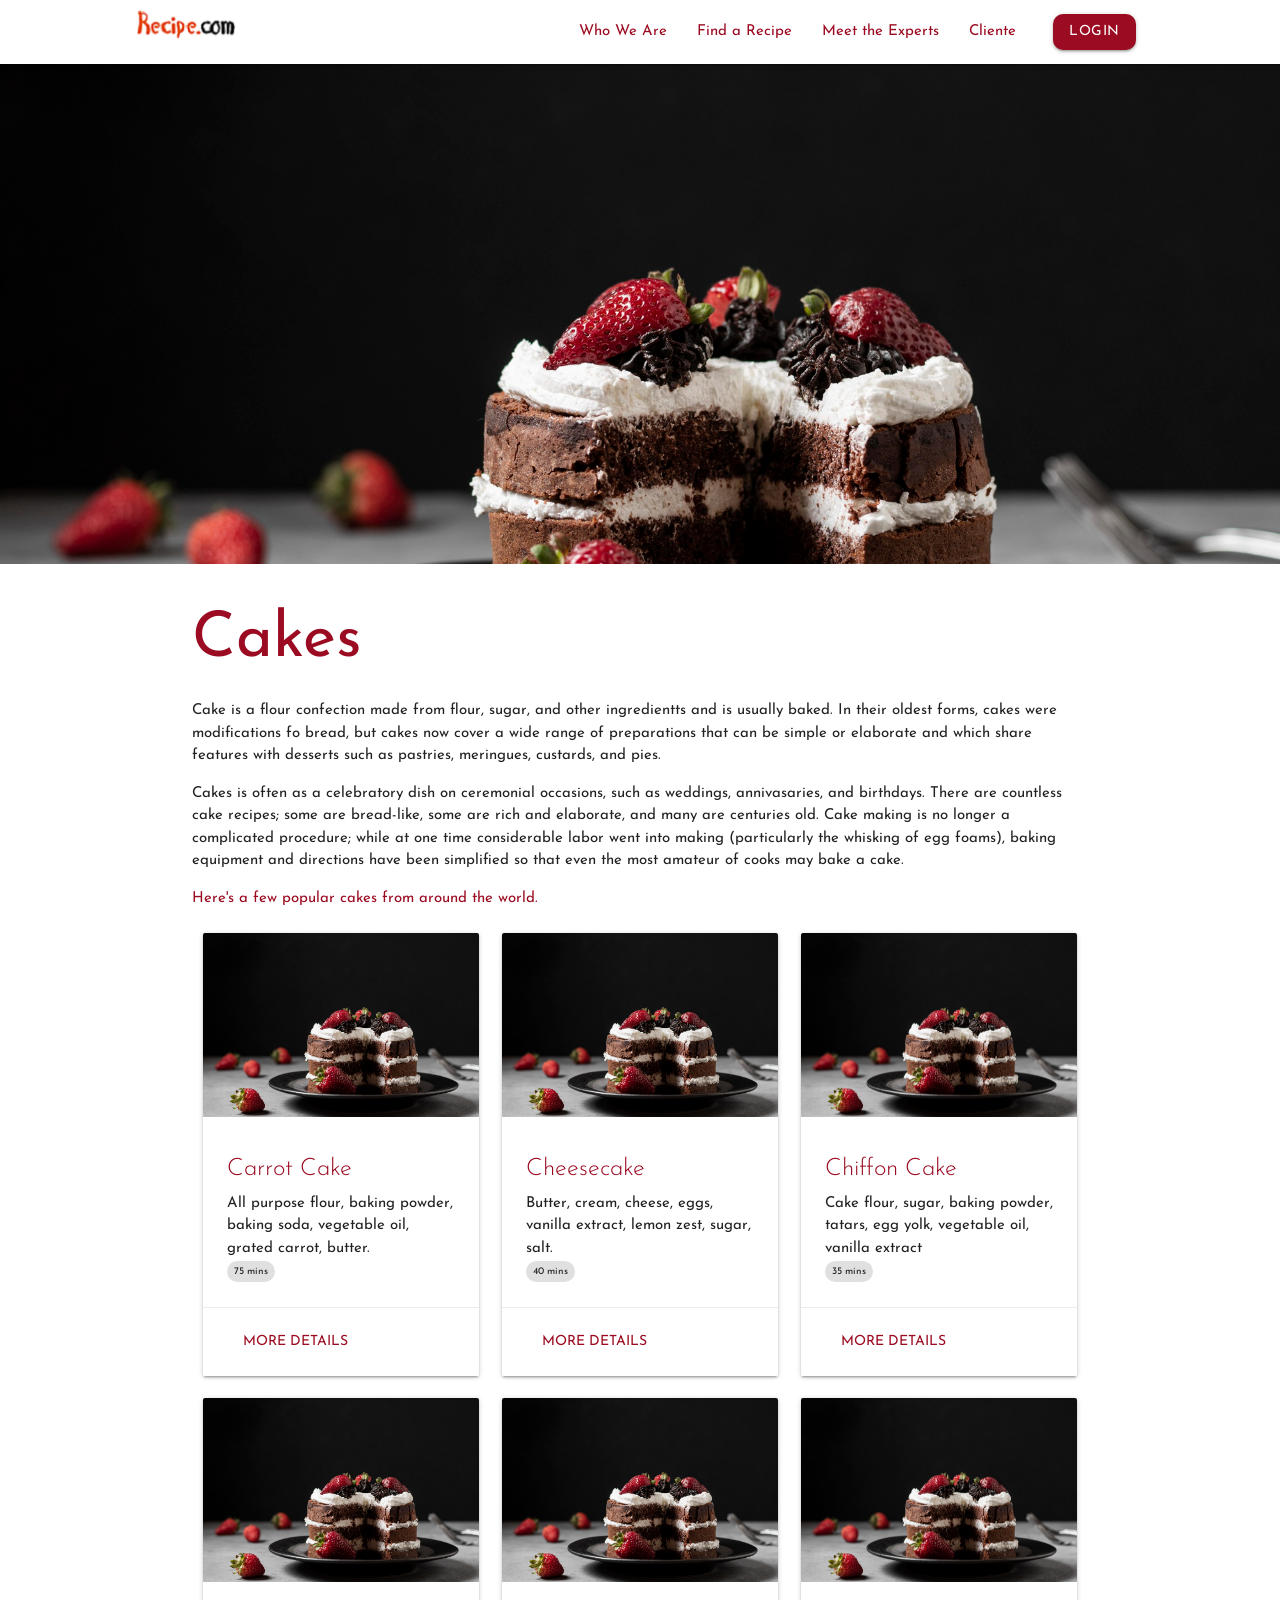
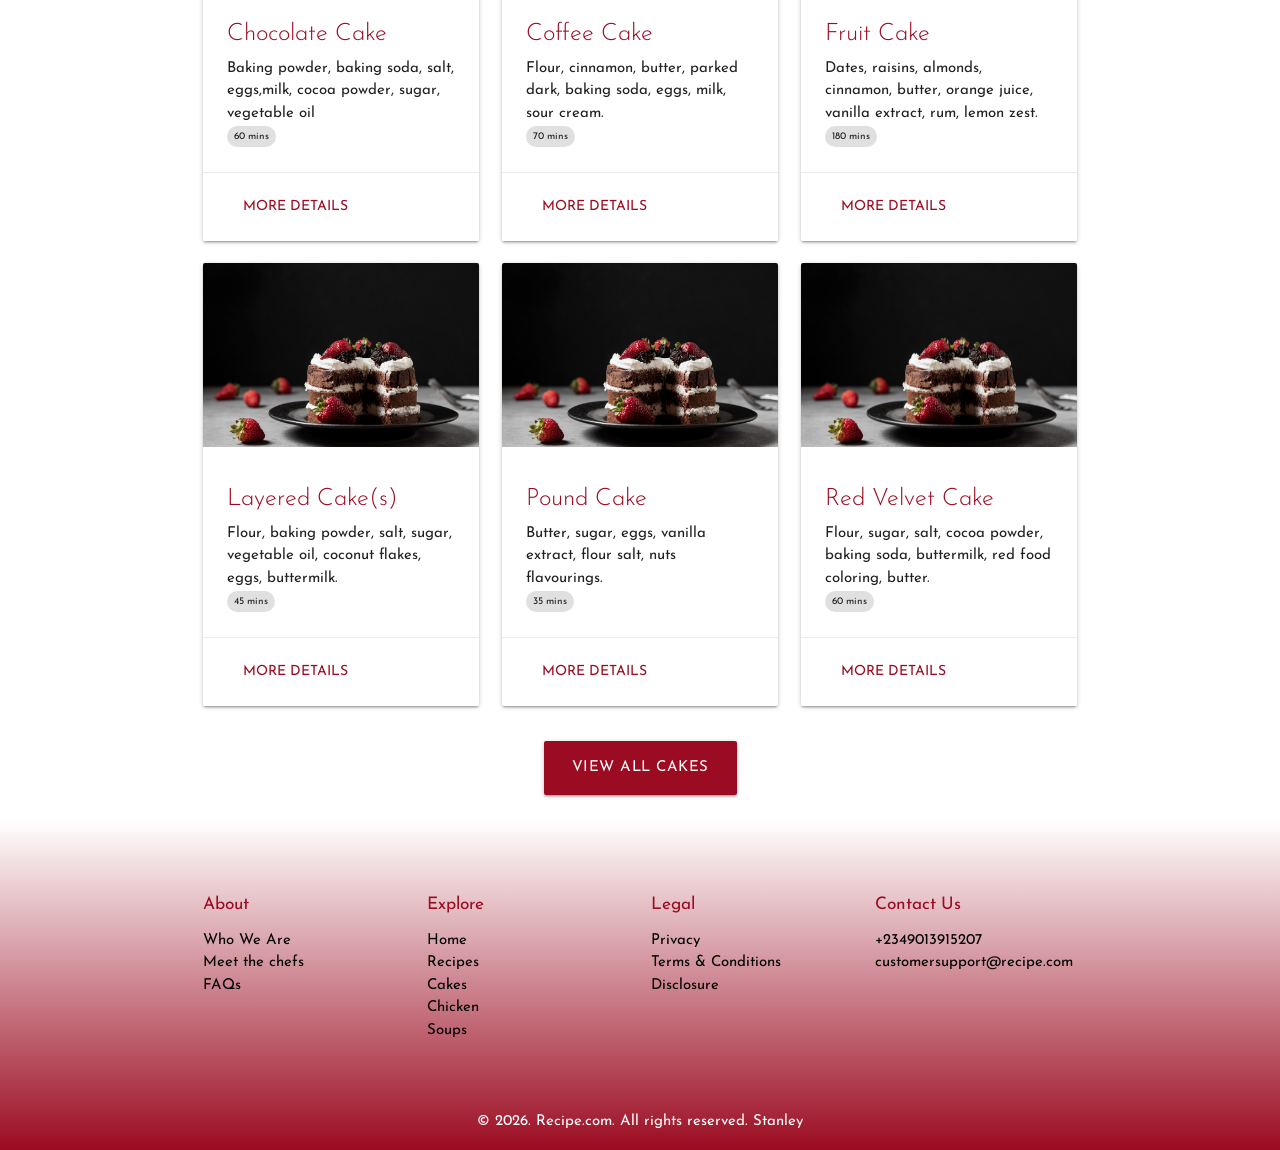
==== all-recipes-cakes.html @ 63fd5be4 "Activated essential links." ====
<!DOCTYPE html>
<html lang="en">
<head>
    <meta charset="UTF-8">
    <meta name="viewport" content="width=device-width, initial-scale=1.0">
    <meta name="description" content="A food recipe website. On this website you will find different recipes: chicken recipe, foods recipe, soups recipe, cakes recipe">
    <meta name="author" content="Stanley">
    <meta name="keywords" content="recipe food-recipe food-website all-recipes all-food-recipes stanley-all-food-recipes recipe-website my-recipe myrecipe food-recipe-website">

    <!-- Custom fonts -->
    <link rel="preconnect" href="https://fonts.googleapis.com">
    <link rel="preconnect" href="https://fonts.gstatic.com" crossorigin>
    <link href="https://fonts.googleapis.com/css2?family=Josefin+Sans:ital,wght@0,100..700;1,100..700&display=swap" rel="stylesheet">

    <!--CSS Framework -->
    <link rel="stylesheet" href="css/materialize.css">
    <!-- Vanilla CSS -->
    <link rel="stylesheet" href="css/style.css">

    <!--Materialize Icons-->
    <link href="https://fonts.googleapis.com/icon?family=Material+Icons" rel="stylesheet">

    <!-- Favicons & shortcut -->
    <link rel="shortcut icon" href="images/icons_and_logos/rcon.png" type="image/x-icon">

    <title>All Food Recipes</title>
</head>
<body>
    <!-- Header -->
    <header>
        <!-- Nav bar -->
        <div class="navbar-fixed">
            <nav class="white ">
                <a href="#sidenav" class="sidenav-trigger left hide-on-large-only">
                    <i class="material-icons black-text">menu</i>
                </a>

                <a href="#">
                    <img src="images/logo.png" alt="Recipe.com" class="responsive-img brand-logo hide-on-large-only">
                </a>
                
                <div class="container hide-on-med-and-down">
                    <div class="row">
                        <div class="col pull-l1">
                            <a href="#">
                                <img src="images/logo.png" alt="Recipe.com" class="responsive-img">
                            </a>
                        </div>
                        <div class="col push-l3">
                            <ul class="">
                                <li><a href="" class="cake-color-text">Who We Are</a></li>
                                <li><a href="" class="cake-color-text">Find a Recipe</a></li>
                                <li><a href="" class="cake-color-text">Meet the Experts</a></li>
                                <li><a href="" class="cake-color-text">Cliente</a></li>
                            </ul>
                        </div>
                        <div class="col push-l3">
                            <div class="right">
                                <a href="#" class="btn login-btn cake-color"><span>LOGIN</span></a>
                            </div>
                        </div>
                    </div>
                </div>
            </nav>
        </div>

        <!-- Mobile sidenav -->
        <ul class="sidenav" id="sidenav">
            <li><a href="" class="cake-color-text">Who We Are</a></li>
            <li><a href="#hero-section" class="cake-color-text">Find a Recipe</a></li>
            <li><a href="" class="cake-color-text">Meet the Experts</a></li>
            <li><a href="" class="cake-color-text">Cliente</a></li>
            <li>
                <a href="#" class="btn login-btn cake-color"><span>LOGIN</span></a>
            </li>
        </ul>
        
        <!-- Parallax containing picture of a cake -->
        <div class="parallax-container hide-on-small-and-down">
            <div class="parallax">
                <img src="images/cake-main.jpg" alt="A Cake." class="responsive-img">
            </div>

            <!-- Sliding Text Container -->
            <div class="text-overlay">
                <!-- <div class="slide-in-text white-text">
                    <h3>Cakes</h3>
                    <p class="">Here's our small slogan.</p>
                </div> -->
            </div>
        </div>
        <!-- Image to replace parallax on small screens -->
        <div class="hide-on-med-and-up">
            <img src="images/cake-main.jpg" alt="A Cake." class="responsive-img">
        </div>
        <!-- Sliding Text Container -->
        <div class="text-overlay hide-on-med-and-up">
            <div class="slide-in-text white-text">
                <!-- <h3>Cakes</h3>
                <p class="">Here's our small slogan.</p> -->
            </div>
        </div>
    </header>

    <main class="container" id="cakes">
        <h1 class="cake-color-text hide-on-small-and-down">Cakes</h1>
        <h4 class="cake-color-text hide-on-med-and-up">Cakes</h4>
        <p>Cake is a flour confection made from flour, sugar, and other ingredientts and is usually baked. In their oldest forms, cakes were modifications fo bread, but cakes now cover a wide range of preparations that can be simple or elaborate and which share features with desserts such as pastries, meringues, custards, and pies.</p>
        <p>Cakes is often as a celebratory dish on ceremonial occasions, such as weddings, annivasaries, and birthdays. There are countless cake recipes; some are bread-like, some are rich and elaborate, and many are centuries old. Cake making is no longer a complicated procedure; while at one time considerable labor went into making (particularly the whisking of egg foams), baking equipment and directions have been simplified so that even the most amateur of cooks may bake a cake.</p>
        <p class="cake-color-text">Here's a few popular cakes from around the world.</p>

        <div class="row">
            <div class="col s12 m6 l4">
                <div class="card hoverable">
                    <div class="card-image">
                        <img src="images/cake-main.jpg" alt="" class="responsive-img materialboxed">
                    </div>
                    <div class="card-content">
                        <h6 class="card-title cake-color-text">Carrot Cake</h6>
                        <p>All purpose flour, baking powder, baking soda, vegetable oil, grated carrot, butter.</p>
                        <span class="duration grey lighten-2">75 mins</span>
                    </div>
                    <div class="card-action">
                        <a href="carrot+cake+recipes" class="btn-flat white cake-color-text">More Details</a>
                    </div>
                </div>
            </div>
            <div class="col s12 m6 l4">
                <div class="card hoverable">
                    <div class="card-image">
                        <img src="images/cake-main.jpg" alt="" class="responsive-img materialboxed">
                    </div>
                    <div class="card-content">
                        <h6 class="card-title cake-color-text">Cheesecake</h6>
                        <p>Butter, cream, cheese, eggs, <br> vanilla extract, lemon zest, sugar, salt.</p>
                        <span class="duration grey lighten-2">40 mins</span>
                    </div>
                    <div class="card-action">
                        <a href="" class="btn-flat white cake-color-text">More Details</a>
                    </div>
                </div>
            </div>
            <div class="col s12 m6 l4">
                <div class="card hoverable">
                    <div class="card-image">
                        <img src="images/cake-main.jpg" alt="" class="responsive-img materialboxed">
                    </div>
                    <div class="card-content">
                        <h6 class="card-title cake-color-text">Chiffon Cake</h6>
                        <p>Cake flour, sugar, baking powder, tatars, egg yolk, vegetable oil, vanilla extract</p>
                        <span class="duration grey lighten-2">35 mins</span>
                    </div>
                    <div class="card-action">
                        <a href="" class="btn-flat white cake-color-text">More Details</a>
                    </div>
                </div>
            </div>
            <div class="col s12 m6 l4">
                <div class="card hoverable">
                    <div class="card-image">
                        <img src="images/cake-main.jpg" alt="" class="responsive-img materialboxed">
                    </div>
                    <div class="card-content">
                        <h6 class="card-title cake-color-text">Chocolate Cake</h6>
                        <p>Baking powder, baking soda, salt, eggs,milk, cocoa powder, sugar, vegetable oil</p>
                        <span class="duration grey lighten-2">60 mins</span>
                    </div>
                    <div class="card-action">
                        <a href="" class="btn-flat white cake-color-text">More Details</a>
                    </div>
                </div>
            </div>
            <div class="col s12 m6 l4">
                <div class="card hoverable">
                    <div class="card-image">
                        <img src="images/cake-main.jpg" alt="" class="responsive-img materialboxed">
                    </div>
                    <div class="card-content">
                        <h6 class="card-title cake-color-text">Coffee Cake</h6>
                        <p>Flour, cinnamon, butter, parked <br> dark, baking soda, eggs, milk, sour cream.</p>
                        <span class="duration grey lighten-2">70 mins</span>
                    </div>
                    <div class="card-action">
                        <a href="" class="btn-flat white cake-color-text">More Details</a>
                    </div>
                </div>
            </div>
            <div class="col s12 m6 l4">
                <div class="card hoverable">
                    <div class="card-image">
                        <img src="images/cake-main.jpg" alt="" class="responsive-img materialboxed">
                    </div>
                    <div class="card-content">
                        <h6 class="card-title cake-color-text">Fruit Cake</h6>
                        <p>Dates, raisins, almonds, cinnamon, butter, orange juice, vanilla extract, rum, lemon zest.</p>
                        <span class="duration grey lighten-2">180 mins</span>
                    </div>
                    <div class="card-action">
                        <a href="" class="btn-flat white cake-color-text">More Details</a>
                    </div>
                </div>
            </div>
            <div class="col s12 m6 l4">
                <div class="card hoverable">
                    <div class="card-image">
                        <img src="images/cake-main.jpg" alt="" class="responsive-img materialboxed">
                    </div>
                    <div class="card-content">
                        <h6 class="card-title cake-color-text">Layered Cake(s)</h6>
                        <p>Flour, baking powder, salt, sugar, vegetable oil, coconut flakes, eggs, buttermilk.</p>
                        <span class="duration grey lighten-2">45 mins</span>
                    </div>
                    <div class="card-action">
                        <a href="" class="btn-flat white cake-color-text">More Details</a>
                    </div>
                </div>
            </div>
            <div class="col s12 m6 l4">
                <div class="card hoverable">
                    <div class="card-image">
                        <img src="images/cake-main.jpg" alt="" class="responsive-img materialboxed">
                    </div>
                    <div class="card-content">
                        <h6 class="card-title cake-color-text">Pound Cake</h6>
                        <p>Butter, sugar, eggs, vanilla <br> extract, flour salt, nuts <br> flavourings.</p>
                        <span class="duration grey lighten-2">35 mins</span>
                    </div>
                    <div class="card-action">
                        <a href="" class="btn-flat white cake-color-text">More Details</a>
                    </div>
                </div>
            </div>
            <div class="col s12 m6 l4">
                <div class="card hoverable">
                    <div class="card-image">
                        <img src="images/cake-main.jpg" alt="" class="responsive-img materialboxed">
                    </div>
                    <div class="card-content">
                        <h6 class="card-title cake-color-text">Red Velvet Cake</h6>
                        <p>Flour, sugar, salt, cocoa powder, baking soda, buttermilk, red food coloring, butter.</p>
                        <span class="duration grey lighten-2">60 mins</span>
                    </div>
                    <div class="card-action">
                        <a href="" class="btn-flat white cake-color-text">More Details</a>
                    </div>
                </div>
            </div>
        </div>
        <div class="row center-align">
            <a href="" class="cake-color white-text btn-large">VIEW ALL CAKES</a>
        </div>
    </main>

    <!-- Footer -->
    <footer class="page-footer cakes-footer">
        <div class="container">
            <div class="row">
                <div class="col s12 m6 l3">
                    <h6 class="cake-color-text">About</h6>
                    <ul>
                        <li><a href="#" class="black-text">Who We Are</a></li>
                        <li><a href="#" class="black-text">Meet the chefs</a></li>
                        <li><a href="#" class="black-text">FAQs</a></li>
                    </ul>
                </div>
                <div class="col s12 m6 l3">
                    <h6 class="cake-color-text">Explore</h6>
                    <ul>
                        <li><a href="index.html" class="black-text">Home</a></li>
                        <li><a href="index.html#category-section" class="black-text">Recipes</a></li>
                        <li><a href="#" class="black-text">Cakes</a></li>
                        <li><a href="all-recipes-chicken.html" class="black-text">Chicken</a></li>
                        <li><a href="all-recipes-chicken.html" class="black-text">Soups</a></li>
                    </ul>
                </div>
                <div class="col s12 m6 l3">
                    <h6 class="cake-color-text">Legal</h6>
                    <ul>
                        <li><a href="#" class="black-text">Privacy</a></li>
                        <li><a href="#" class="black-text">Terms & Conditions</a></li>
                        <li><a href="#" class="black-text">Disclosure</a></li>
                    </ul>
                </div>
                <div class="col s12 m6 l3">
                    <h6 class="cake-color-text">Contact Us</h6>
                    <ul>
                        <li><a href="tel:+2349013915207" class="black-text">+2349013915207</a></li>
                        <li><a href="#" class="black-text">customersupport@recipe.com</a></li>
                    </ul>
                </div>
            </div>
            <div class="center copyright">
                <p>&copy; 2026. Recipe.com. All rights reserved. <a href="https://github.com/Dyxcy-01" class="white-text">Stanley</a></p>
            </div>
        </div>

    </footer>
</body>

<!-- CSS framework support scripts -->
<script src="js/jquery.js"></script>
<script src="js/materialize.js"></script>

<!-- Main script -->
<script>
    $(document).ready(()=>{
        $('.slider').slider();

        $('.parallax').parallax();

        $('.sidenav').sidenav();

        $('.materialboxed').materialbox();

        var elems = document.querySelectorAll('.parallax');
        M.Parallax.init(elems);
});
</script>
</html>
---- css/style.css ----
/* General */
*{
    font-family: "Josefin Sans", sans-serif;
    font-optical-sizing: auto;
    font-style: normal;
}

.login-btn{
    border-radius: 10px;
}

ul li a:hover, 
.login-btn:hover, 
.get-started-btn:hover, 
.start-cooking-btn:hover{
    font-weight: bold;
}

.get-started-btn, 
.start-cooking-btn{
    border-radius: 10px;
    margin-top: 10px;
}

/* Start */

.hero{
    position:relative;
    height:100vh;
    overflow:hidden;
}

/* Desktop Video */
.hero-video{
    position:absolute;
    top:50%;
    left:50%;
    width:100%;
    height:100%;
    object-fit:cover;
    transform:translate(-50%, -50%);
    z-index:1;
}

/* Mobile Background */
.hero-image{
    position:absolute;
    inset:0;
    background:url("../images/welcome-banner.jpg") center center;
    background-size:cover;
    z-index:1;
}

/* Dark layer */
.hero-overlay{
    position:absolute;
    inset:0;
    background:rgba(0,0,0,.45);
    z-index:2;
}

/* Center text */
.hero-content{
    position:relative;
    z-index:3;
    height:100%;
    display:flex;
    flex-direction:column;
    justify-content:center;
    align-items:center;
    text-align:center;
    color:#fff;
}


.hero-text{
    width:600px;
}


.hero-text p{
    text-align:left;
}





.hero-content h1{
    font-size:4rem;
    font-weight:500;
    margin-bottom:0rem;
}

.hero-content p{
    font-size:2.0rem;
    margin-left: 10%;
    margin-bottom:1rem;
}

@media only screen and (max-width:600px){
    .hero{
        height:auto;
    }

    .hero-content{
        align-items:flex-start;
        text-align:left;
        padding:40px 20px;
        justify-content:center;
    }

    .hero-content h1{
        font-size:2rem;
        text-align: left;
    }

    .hero-content p{
        font-size:1.2rem;
        margin-left: auto;
    }
}

/* Stop */


.hero-section,
.category-section, 
.section-4, 
.section-5,
.section-6{
    padding-top: 3rem;
}
.section-3{
    padding-top: 0.5rem;
}

.slider .slides{
    height: fit-content !important;
}


.hero-section p, .section-3 p, .section-5 p{
    font-size: large;
}

.category-section-title{
    display: flex;
    justify-content: center;
}

.my-modal-container{
    position: relative;
}
.my-modal-container:hover .my-modal{
    opacity: 1;
}
.my-modal{
    position: absolute;
    top: 0;
    left: 0;
    height: 100%;
    width: 100%;
    display: flex;
    align-items: center;
    justify-content: center;
    transition: 0.5s ease;
    opacity: 0;
    background-color: rgba(0, 0, 0, 0.849);
}

.my-modal a{
    color: #fff;
    font-weight: bold;
    text-decoration: underline;
    font-size: 25px;
}

.section-5 h5{
    margin-left: 10%;
}

.page-footer{
    background: linear-gradient(to bottom,#fff,#ef6c00);
    padding-top: 5%;
    margin-top: 2%;
    padding-bottom: 0.1rem;
}

.copyright{
    margin-top: 6%;
}
.footer-copyright.row{
    background-color: rgba(255, 0, 0, 0)!;
}

.duration{
    border-radius: 20px;
    padding: 5px 7px;
    font-size: 10px;
}

/* All cakes recipe page */
.parallax-container {   
    position: relative;
    height: 500px; /* Adjust to your needs */
    overflow: hidden;
}

.text-overlay {
    position: absolute;
    top: 10%;
    left: 15%;
    width: 100%;
    height: 100%;
    z-index: 2;
}

.slide-in-text {
    opacity: 0;
    transform: translateX(-100px); /* Start 100px to the left */
    animation: slideIn 0.7s ease-in-out forwards;
}
.slide-in-text p{
    font-size: 18px;
}

@keyframes slideIn {
    to {
        opacity: 1;
        transform: translateX(0); /* Return to original position */
    }
}

.cakes-footer{
    background: linear-gradient(to bottom,#fff,#9b0b21);
    padding-top: 5%;
    margin-top: 2%;
    padding-bottom: 0.1rem;
}

/* Soup page */
.soup-footer{
    background: linear-gradient(to bottom,#fff,#1B5E20);
    padding-top: 5%;
    margin-top: 2%;
    padding-bottom: 0.1rem;
}

/* Utility classes */
.bold{
    font-weight: bold;
}
.text-align-center-on-wrap{
    text-align: center;
}
.italic{
    font-style: italic;
}
.center{
    place-self: center;
}
.round-edge{
    border-radius: 10px !important;
}
.chef-color-text{
    color: #ae0137;
}
.chef-color{
    background-color: #ae0137;
}
.chef-color:hover{
    background-color: #ae0138e0;
}

.cake-color-text{
    color: #9b0b21 !important;
}
.cake-color{
    background-color: #9b0b21;
}
.cake-color:hover{
    background-color: #9b0b21;
}
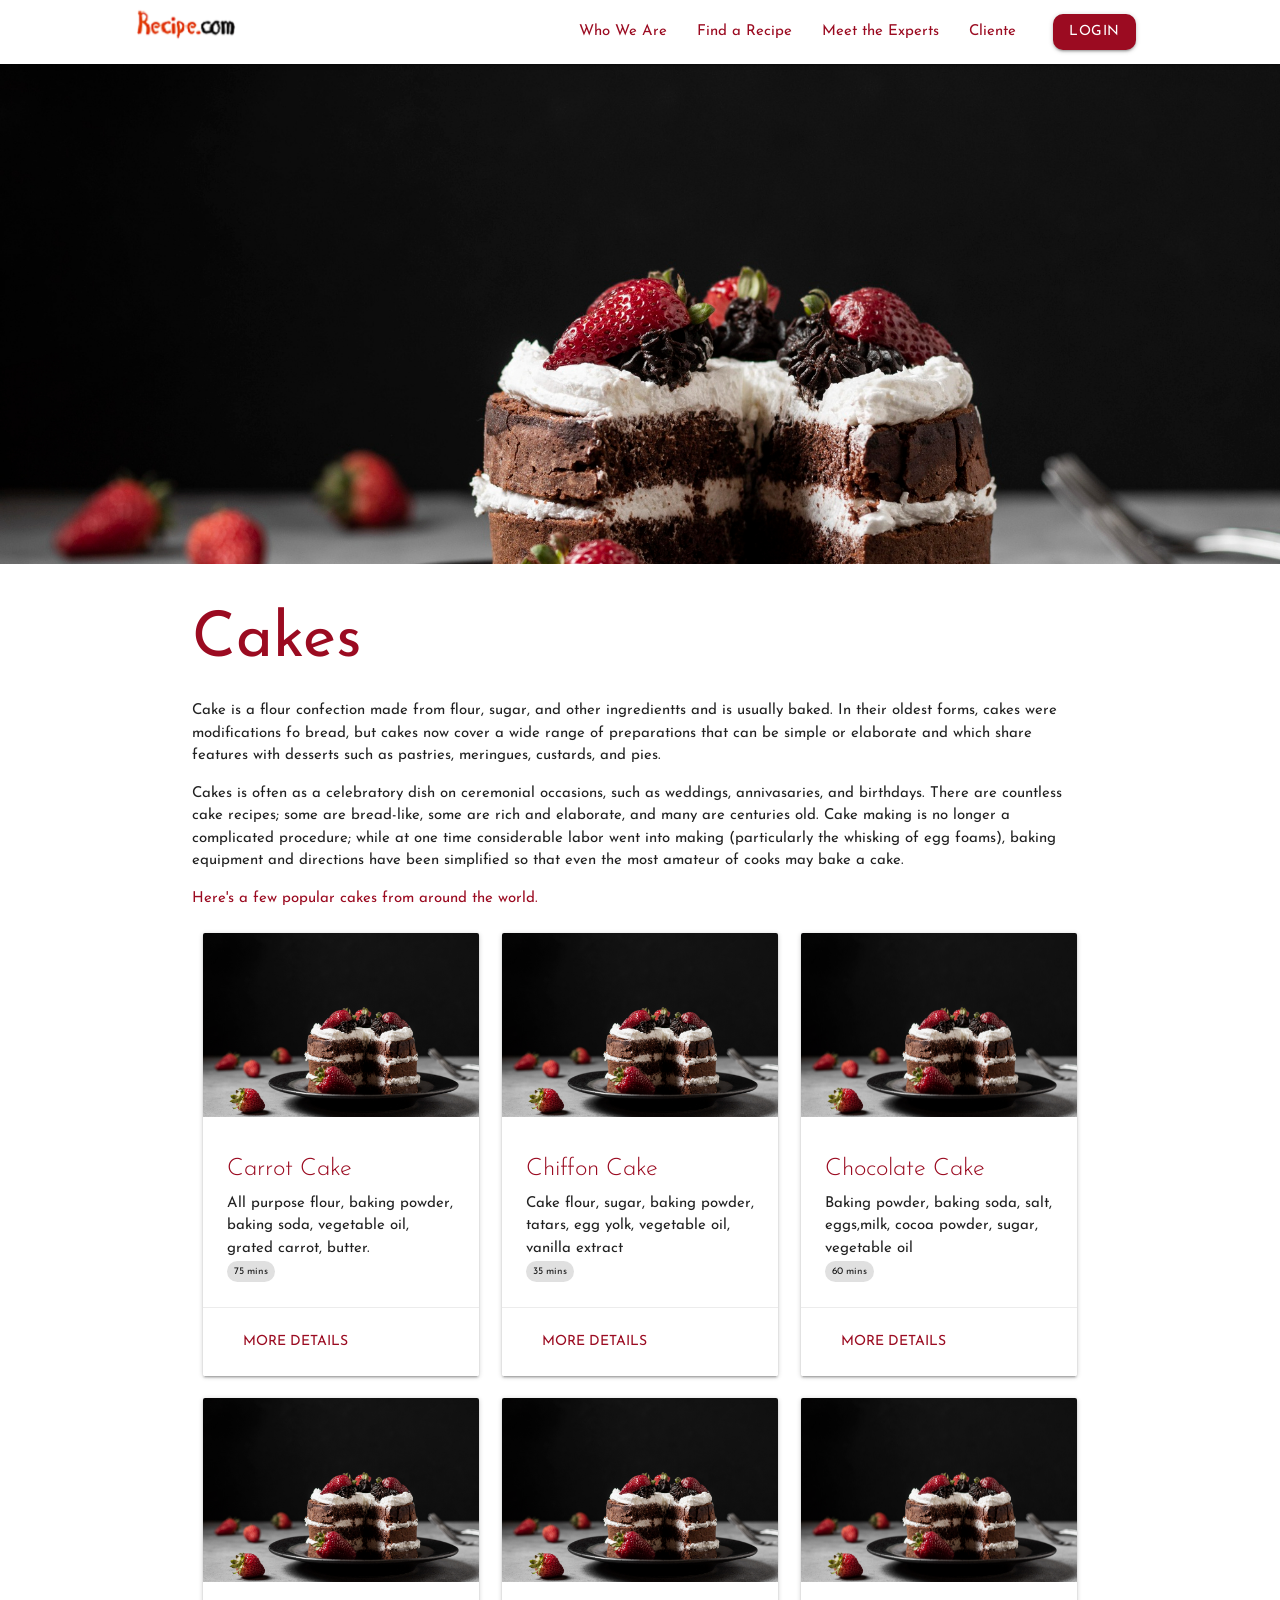
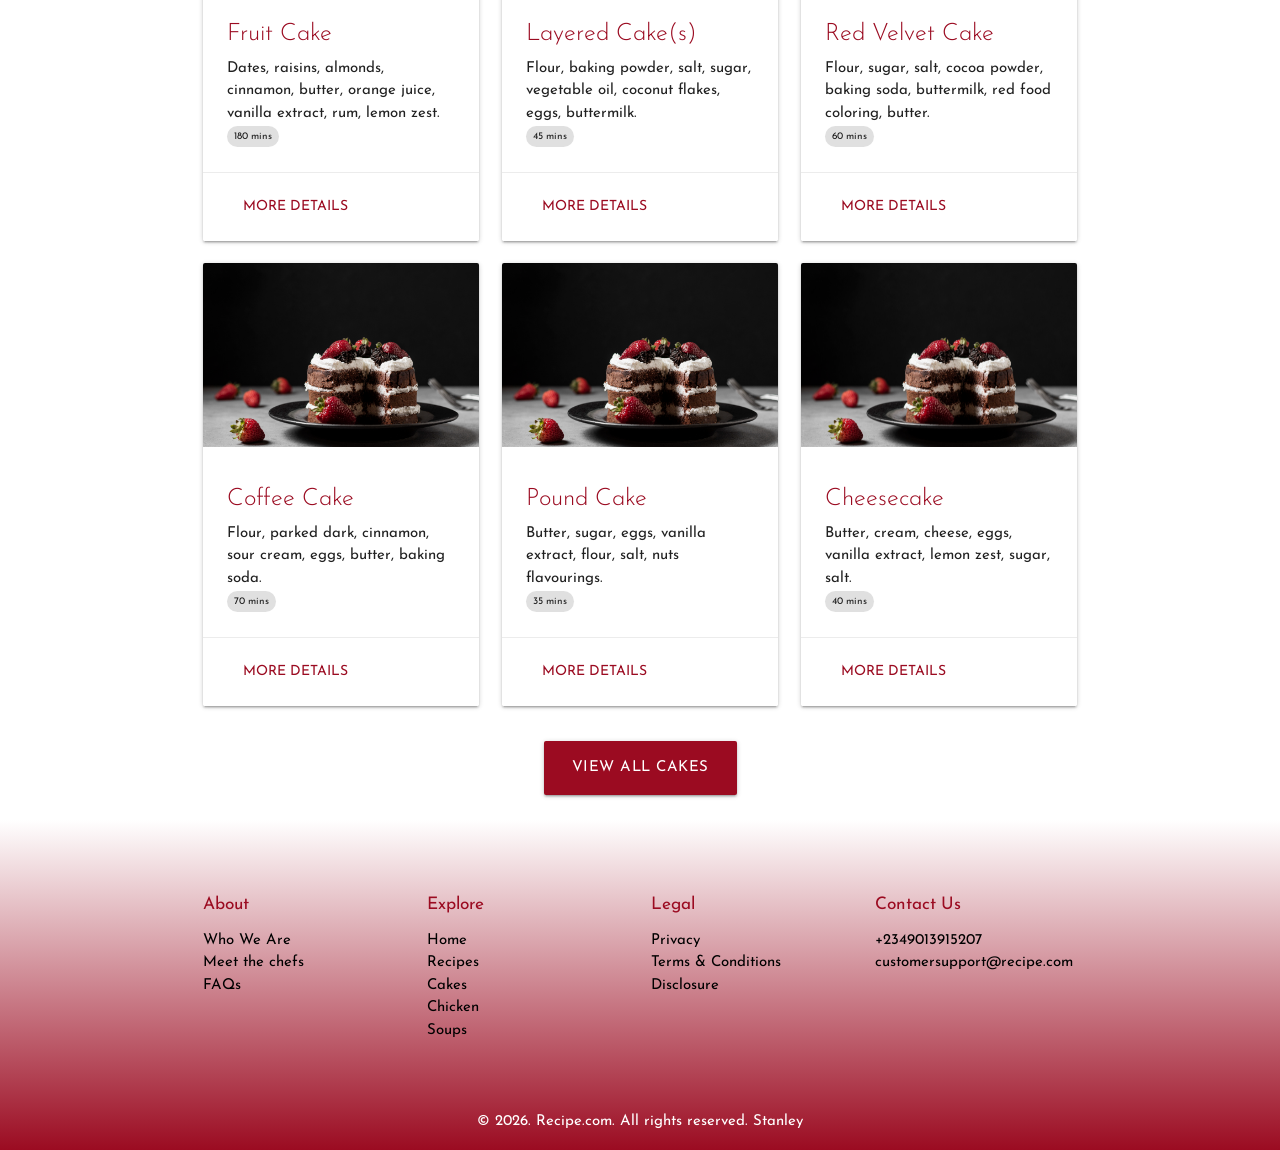
==== commit 9ba12cfd: "Implemented youtube search." ====
--- a/all-recipes-cakes.html
+++ b/all-recipes-cakes.html
@@ -21,7 +21,7 @@
     <link href="https://fonts.googleapis.com/icon?family=Material+Icons" rel="stylesheet">
 
     <!-- Favicons & shortcut -->
-    <link rel="shortcut icon" href="images/icons_and_logos/rcon.png" type="image/x-icon">
+    <link rel="shortcut icon" href="images/rcon.png" type="image/x-icon">
 
     <title>All Food Recipes</title>
 </head>
@@ -121,22 +121,7 @@
                         <span class="duration grey lighten-2">75 mins</span>
                     </div>
                     <div class="card-action">
-                        <a href="carrot+cake+recipes" class="btn-flat white cake-color-text">More Details</a>
-                    </div>
-                </div>
-            </div>
-            <div class="col s12 m6 l4">
-                <div class="card hoverable">
-                    <div class="card-image">
-                        <img src="images/cake-main.jpg" alt="" class="responsive-img materialboxed">
-                    </div>
-                    <div class="card-content">
-                        <h6 class="card-title cake-color-text">Cheesecake</h6>
-                        <p>Butter, cream, cheese, eggs, <br> vanilla extract, lemon zest, sugar, salt.</p>
-                        <span class="duration grey lighten-2">40 mins</span>
-                    </div>
-                    <div class="card-action">
-                        <a href="" class="btn-flat white cake-color-text">More Details</a>
+                        <a href="https://www.youtube.com/results?search_query=carrot+cake+recipes" target="_blank" class="btn-flat white cake-color-text">More Details</a>
                     </div>
                 </div>
             </div>
@@ -151,7 +136,7 @@
                         <span class="duration grey lighten-2">35 mins</span>
                     </div>
                     <div class="card-action">
-                        <a href="" class="btn-flat white cake-color-text">More Details</a>
+                        <a href="https://www.youtube.com/results?search_query=chiffon+cake+recipes" target="_blank" class="btn-flat white cake-color-text">More Details</a>
                     </div>
                 </div>
             </div>
@@ -166,22 +151,7 @@
                         <span class="duration grey lighten-2">60 mins</span>
                     </div>
                     <div class="card-action">
-                        <a href="" class="btn-flat white cake-color-text">More Details</a>
-                    </div>
-                </div>
-            </div>
-            <div class="col s12 m6 l4">
-                <div class="card hoverable">
-                    <div class="card-image">
-                        <img src="images/cake-main.jpg" alt="" class="responsive-img materialboxed">
-                    </div>
-                    <div class="card-content">
-                        <h6 class="card-title cake-color-text">Coffee Cake</h6>
-                        <p>Flour, cinnamon, butter, parked <br> dark, baking soda, eggs, milk, sour cream.</p>
-                        <span class="duration grey lighten-2">70 mins</span>
-                    </div>
-                    <div class="card-action">
-                        <a href="" class="btn-flat white cake-color-text">More Details</a>
+                        <a href="https://www.youtube.com/results?search_query=chocolate+cake+recipes" target="_blank" class="btn-flat white cake-color-text">More Details</a>
                     </div>
                 </div>
             </div>
@@ -196,7 +166,7 @@
                         <span class="duration grey lighten-2">180 mins</span>
                     </div>
                     <div class="card-action">
-                        <a href="" class="btn-flat white cake-color-text">More Details</a>
+                        <a href="https://www.youtube.com/results?search_query=fruit+cake+recipes" target="_blank" class="btn-flat white cake-color-text">More Details</a>
                     </div>
                 </div>
             </div>
@@ -211,22 +181,7 @@
                         <span class="duration grey lighten-2">45 mins</span>
                     </div>
                     <div class="card-action">
-                        <a href="" class="btn-flat white cake-color-text">More Details</a>
-                    </div>
-                </div>
-            </div>
-            <div class="col s12 m6 l4">
-                <div class="card hoverable">
-                    <div class="card-image">
-                        <img src="images/cake-main.jpg" alt="" class="responsive-img materialboxed">
-                    </div>
-                    <div class="card-content">
-                        <h6 class="card-title cake-color-text">Pound Cake</h6>
-                        <p>Butter, sugar, eggs, vanilla <br> extract, flour salt, nuts <br> flavourings.</p>
-                        <span class="duration grey lighten-2">35 mins</span>
-                    </div>
-                    <div class="card-action">
-                        <a href="" class="btn-flat white cake-color-text">More Details</a>
+                        <a href="https://www.youtube.com/results?search_query=layered+cakes+recipes" target="_blank" class="btn-flat white cake-color-text">More Details</a>
                     </div>
                 </div>
             </div>
@@ -241,7 +196,52 @@
                         <span class="duration grey lighten-2">60 mins</span>
                     </div>
                     <div class="card-action">
-                        <a href="" class="btn-flat white cake-color-text">More Details</a>
+                        <a href="https://www.youtube.com/results?search_query=red+velvet+cake+recipes" target="_blank" class="btn-flat white cake-color-text">More Details</a>
+                    </div>
+                </div>
+            </div>
+            <div class="col s12 m6 l4">
+                <div class="card hoverable">
+                    <div class="card-image">
+                        <img src="images/cake-main.jpg" alt="" class="responsive-img materialboxed">
+                    </div>
+                    <div class="card-content">
+                        <h6 class="card-title cake-color-text">Coffee Cake</h6>
+                        <p> Flour, parked dark, cinnamon, sour cream, eggs, butter, baking soda.</p>
+                        <span class="duration grey lighten-2">70 mins</span>
+                    </div>
+                    <div class="card-action">
+                        <a href="https://www.youtube.com/results?search_query=coffee+cake+recipes" target="_blank" class="btn-flat white cake-color-text">More Details</a>
+                    </div>
+                </div>
+            </div>
+            <div class="col s12 m6 l4">
+                <div class="card hoverable">
+                    <div class="card-image">
+                        <img src="images/cake-main.jpg" alt="" class="responsive-img materialboxed">
+                    </div>
+                    <div class="card-content">
+                        <h6 class="card-title cake-color-text">Pound Cake</h6>
+                        <p>Butter, sugar, eggs, vanilla extract, flour, salt, nuts flavourings.</p>
+                        <span class="duration grey lighten-2">35 mins</span>
+                    </div>
+                    <div class="card-action">
+                        <a href="https://www.youtube.com/results?search_query=pound+cake+recipes" target="_blank" class="btn-flat white cake-color-text">More Details</a>
+                    </div>
+                </div>
+            </div>
+            <div class="col s12 m6 l4">
+                <div class="card hoverable">
+                    <div class="card-image">
+                        <img src="images/cake-main.jpg" alt="" class="responsive-img materialboxed">
+                    </div>
+                    <div class="card-content">
+                        <h6 class="card-title cake-color-text">Cheesecake</h6>
+                        <p>Butter, cream, cheese, eggs, vanilla extract, lemon zest, sugar, salt.</p>
+                        <span class="duration grey lighten-2">40 mins</span>
+                    </div>
+                    <div class="card-action">
+                        <a href="https://www.youtube.com/results?search_query=cheese+cake+recipes" target="_blank" class="btn-flat white cake-color-text">More Details</a>
                     </div>
                 </div>
             </div>
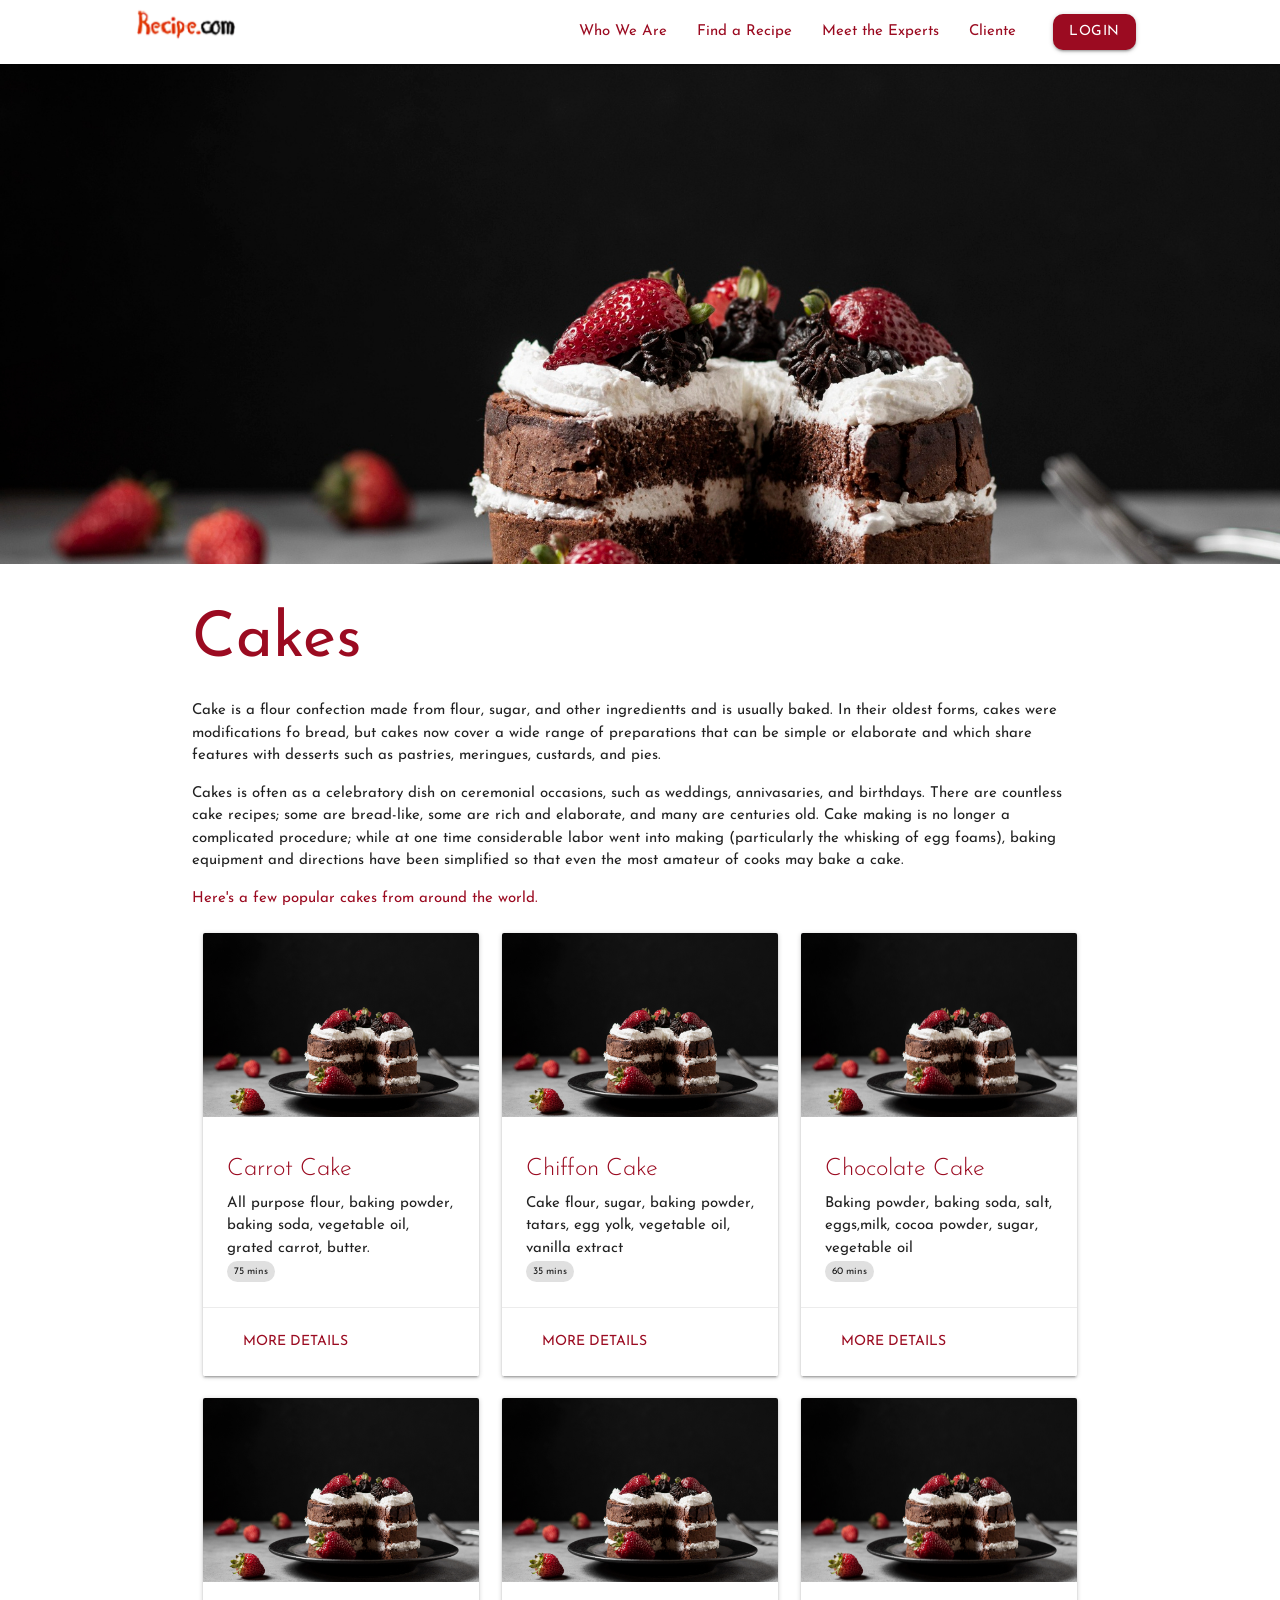
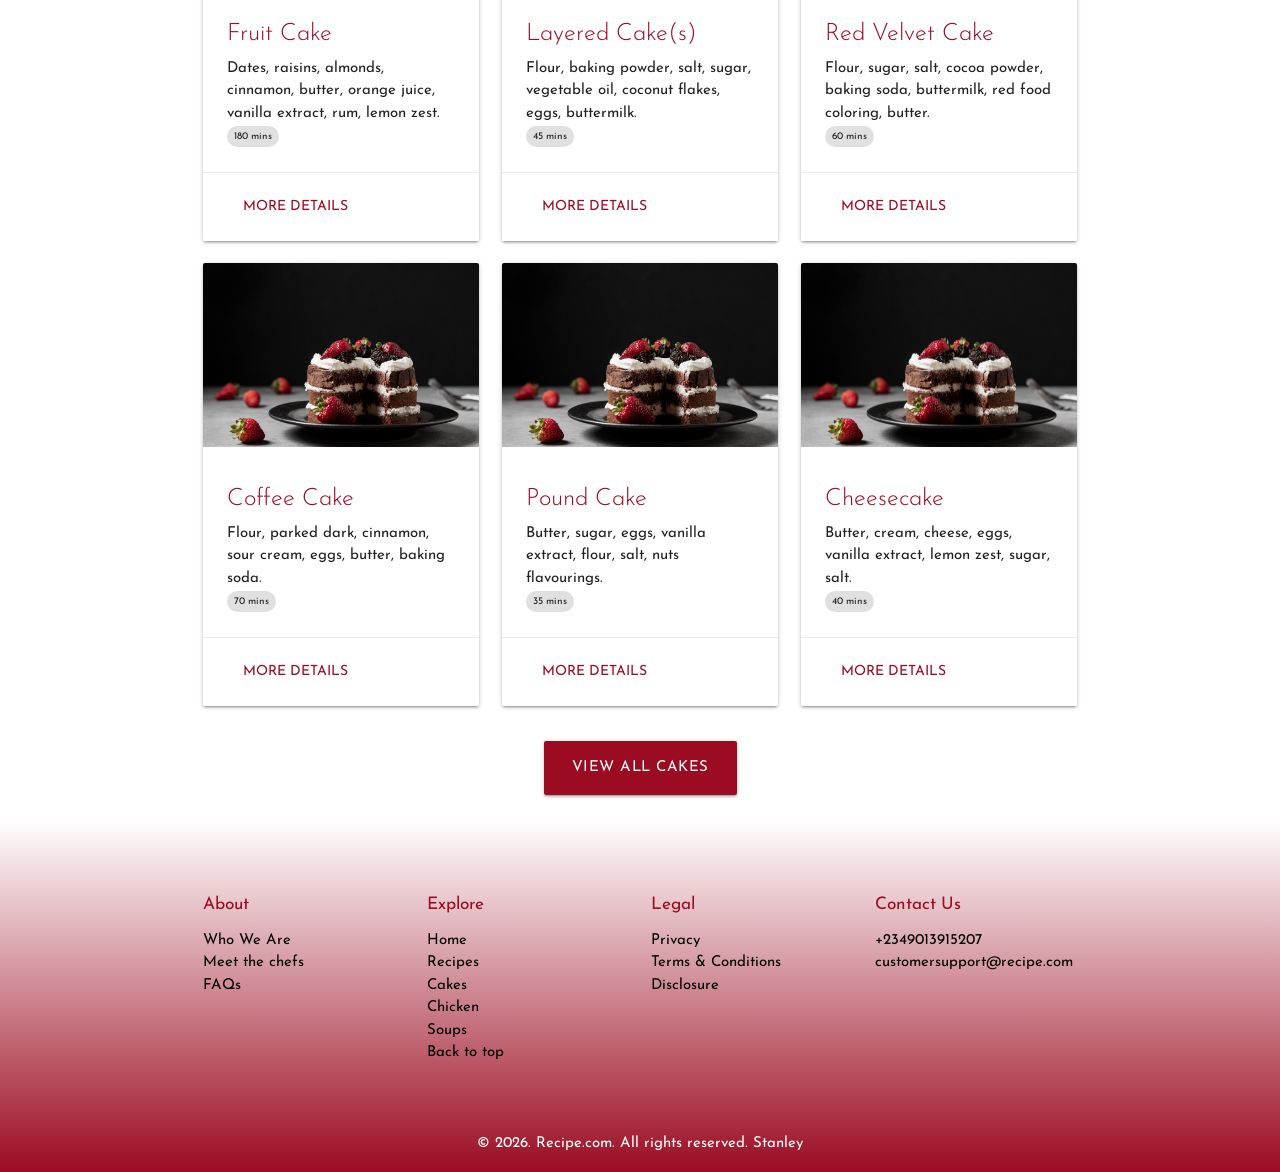
==== commit 50a0079b: "Added back top top link." ====
--- a/all-recipes-cakes.html
+++ b/all-recipes-cakes.html
@@ -27,7 +27,7 @@
 </head>
 <body>
     <!-- Header -->
-    <header>
+    <header class="scrollspy" id="header">
         <!-- Nav bar -->
         <div class="navbar-fixed">
             <nav class="white ">
@@ -48,10 +48,11 @@
                         </div>
                         <div class="col push-l3">
                             <ul class="">
-                                <li><a href="" class="cake-color-text">Who We Are</a></li>
-                                <li><a href="" class="cake-color-text">Find a Recipe</a></li>
-                                <li><a href="" class="cake-color-text">Meet the Experts</a></li>
-                                <li><a href="" class="cake-color-text">Cliente</a></li>
+                                <li><a href="index.html#who-we-are" class="cake-color-text">Who We Are</a></li>
+                                <li><a href="index.html#category-section" class="cake-color-text">Find a Recipe</a></li>
+                                <li><a href="index.html#expert-section" class="cake-color-text">Meet the Experts</a></li>
+                                <li><a href="index.html#cliente-section" class="cake-color-text">Cliente</a></li>
+                                <li>
                             </ul>
                         </div>
                         <div class="col push-l3">
@@ -66,10 +67,10 @@
 
         <!-- Mobile sidenav -->
         <ul class="sidenav" id="sidenav">
-            <li><a href="" class="cake-color-text">Who We Are</a></li>
-            <li><a href="#hero-section" class="cake-color-text">Find a Recipe</a></li>
-            <li><a href="" class="cake-color-text">Meet the Experts</a></li>
-            <li><a href="" class="cake-color-text">Cliente</a></li>
+            <li><a href="index.html#who-we-are" class="cake-color-text">Who We Are</a></li>
+            <li><a href="index.html#category-section" class="cake-color-text">Find a Recipe</a></li>
+            <li><a href="index.html#expert-section" class="cake-color-text">Meet the Experts</a></li>
+            <li><a href="index.html#cliente-section" class="cake-color-text">Cliente</a></li>
             <li>
                 <a href="#" class="btn login-btn cake-color"><span>LOGIN</span></a>
             </li>
@@ -259,7 +260,7 @@
                     <h6 class="cake-color-text">About</h6>
                     <ul>
                         <li><a href="#" class="black-text">Who We Are</a></li>
-                        <li><a href="#" class="black-text">Meet the chefs</a></li>
+                        <li><a href="index.html#expert-section" class="black-text">Meet the chefs</a></li>
                         <li><a href="#" class="black-text">FAQs</a></li>
                     </ul>
                 </div>
@@ -271,6 +272,7 @@
                         <li><a href="#" class="black-text">Cakes</a></li>
                         <li><a href="all-recipes-chicken.html" class="black-text">Chicken</a></li>
                         <li><a href="all-recipes-chicken.html" class="black-text">Soups</a></li>
+                        <li><a href="#header" class="black-text">Back to top</a></li>
                     </ul>
                 </div>
                 <div class="col s12 m6 l3">
@@ -314,6 +316,8 @@
 
         var elems = document.querySelectorAll('.parallax');
         M.Parallax.init(elems);
+        
+        $('.scrollspy').scrollSpy();
 });
 </script>
 </html>
--- a/css/style.css
+++ b/css/style.css
@@ -169,7 +169,7 @@
     background-color: rgba(0, 0, 0, 0.849);
 }
 
-.my-modal a{
+.my-modal span{
     color: #fff;
     font-weight: bold;
     text-decoration: underline;
